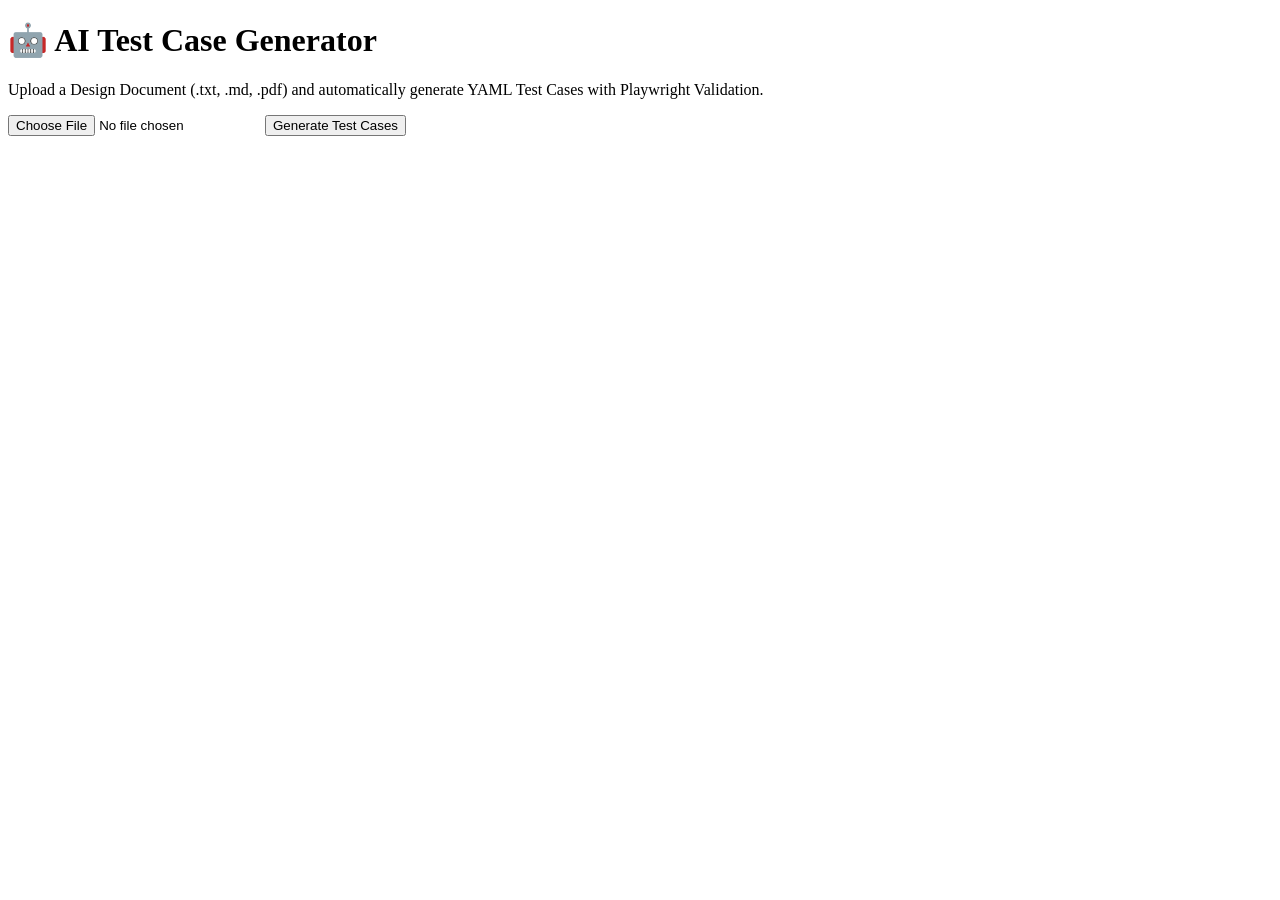
==== app/templates/index.html @ 403808cc "feat: /agents/run endpoint, agent pipeline wired into /upload route" ====
<!DOCTYPE html>
<html>

<head>
    <title>AI Test Case Generator</title>
    <link rel="stylesheet" href="/static/style.css">
</head>

<body>

<div class="container">

    <div class="hero">

        <h1>🤖 AI Test Case Generator</h1>

        <p>
            Upload a Design Document (.txt, .md, .pdf)
            and automatically generate YAML Test Cases
            with Playwright Validation.
        </p>

    </div>

    <div class="upload-card">

        <form action="/upload"
              method="post"
              enctype="multipart/form-data">

            <input
                type="file"
                name="file"
                required
            >

            <button type="submit">
                Generate Test Cases
            </button>

        </form>

    </div>

</div>

</body>
</html>
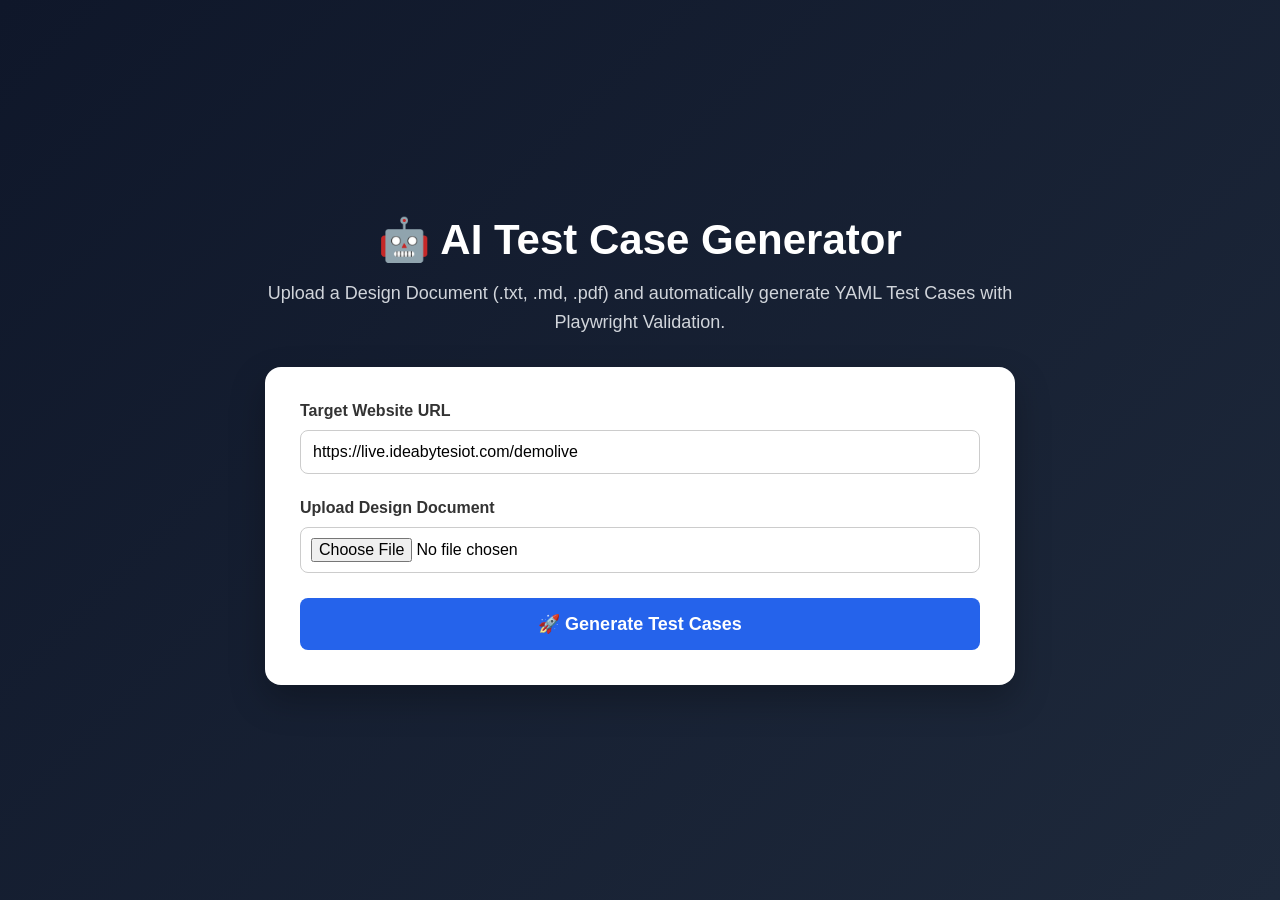
==== commit af8aef0b: "Integrate live website scraping into upload workflow" ====
--- a/app/templates/index.html
+++ b/app/templates/index.html
@@ -1,48 +1,174 @@
 <!DOCTYPE html>
-<html>
+<html lang="en">
 
 <head>
+    <meta charset="UTF-8">
+    <meta name="viewport" content="width=device-width, initial-scale=1.0">
     <title>AI Test Case Generator</title>
-    <link rel="stylesheet" href="/static/style.css">
+
+    <style>
+        * {
+            margin: 0;
+            padding: 0;
+            box-sizing: border-box;
+            font-family: "Segoe UI", Tahoma, Geneva, Verdana, sans-serif;
+        }
+
+        body {
+            background: linear-gradient(135deg, #0f172a, #1e293b);
+            min-height: 100vh;
+            display: flex;
+            justify-content: center;
+            align-items: center;
+            padding: 30px;
+        }
+
+        .container {
+            width: 100%;
+            max-width: 750px;
+        }
+
+        .hero {
+            text-align: center;
+            color: white;
+            margin-bottom: 30px;
+        }
+
+        .hero h1 {
+            font-size: 42px;
+            margin-bottom: 15px;
+        }
+
+        .hero p {
+            font-size: 18px;
+            color: #d1d5db;
+            line-height: 1.6;
+        }
+
+        .upload-card {
+            background: white;
+            padding: 35px;
+            border-radius: 16px;
+            box-shadow: 0 15px 35px rgba(0, 0, 0, 0.25);
+        }
+
+        .form-group {
+            margin-bottom: 25px;
+        }
+
+        .form-group label {
+            display: block;
+            font-weight: 600;
+            margin-bottom: 10px;
+            color: #333;
+        }
+
+        .form-group input[type="url"],
+        .form-group input[type="file"] {
+            width: 100%;
+            padding: 12px;
+            border: 1px solid #ccc;
+            border-radius: 8px;
+            font-size: 16px;
+        }
+
+        .form-group input[type="file"] {
+            padding: 10px;
+        }
+
+        button {
+            width: 100%;
+            padding: 15px;
+            background: #2563eb;
+            color: white;
+            border: none;
+            border-radius: 8px;
+            font-size: 18px;
+            font-weight: bold;
+            cursor: pointer;
+            transition: 0.3s;
+        }
+
+        button:hover {
+            background: #1d4ed8;
+            transform: translateY(-2px);
+        }
+
+        button:active {
+            transform: scale(0.98);
+        }
+
+        @media (max-width: 768px) {
+            .hero h1 {
+                font-size: 32px;
+            }
+
+            .hero p {
+                font-size: 16px;
+            }
+
+            .upload-card {
+                padding: 25px;
+            }
+        }
+    </style>
+
 </head>
 
 <body>
 
-<div class="container">
+    <div class="container">
 
-    <div class="hero">
+        <div class="hero">
+            <h1>🤖 AI Test Case Generator</h1>
 
-        <h1>🤖 AI Test Case Generator</h1>
+            <p>
+                Upload a Design Document (.txt, .md, .pdf) and automatically
+                generate YAML Test Cases with Playwright Validation.
+            </p>
+        </div>
 
-        <p>
-            Upload a Design Document (.txt, .md, .pdf)
-            and automatically generate YAML Test Cases
-            with Playwright Validation.
-        </p>
+        <div class="upload-card">
+
+            <form action="/upload" method="POST" enctype="multipart/form-data">
+
+                <div class="form-group">
+                    <label for="target_url">
+                        Target Website URL
+                    </label>
+
+                    <input
+                        type="url"
+                        id="target_url"
+                        name="target_url"
+                        placeholder="https://live.ideabytesiot.com/demolive"
+                        value="https://live.ideabytesiot.com/demolive"
+                        required>
+                </div>
+
+                <div class="form-group">
+                    <label for="file">
+                        Upload Design Document
+                    </label>
+
+                    <input
+                        type="file"
+                        id="file"
+                        name="file"
+                        accept=".txt,.md,.pdf"
+                        required>
+                </div>
+
+                <button type="submit">
+                    🚀 Generate Test Cases
+                </button>
+
+            </form>
+
+        </div>
 
     </div>
 
-    <div class="upload-card">
+</body>
 
-        <form action="/upload"
-              method="post"
-              enctype="multipart/form-data">
-
-            <input
-                type="file"
-                name="file"
-                required
-            >
-
-            <button type="submit">
-                Generate Test Cases
-            </button>
-
-        </form>
-
-    </div>
-
-</div>
-
-</body>
 </html>
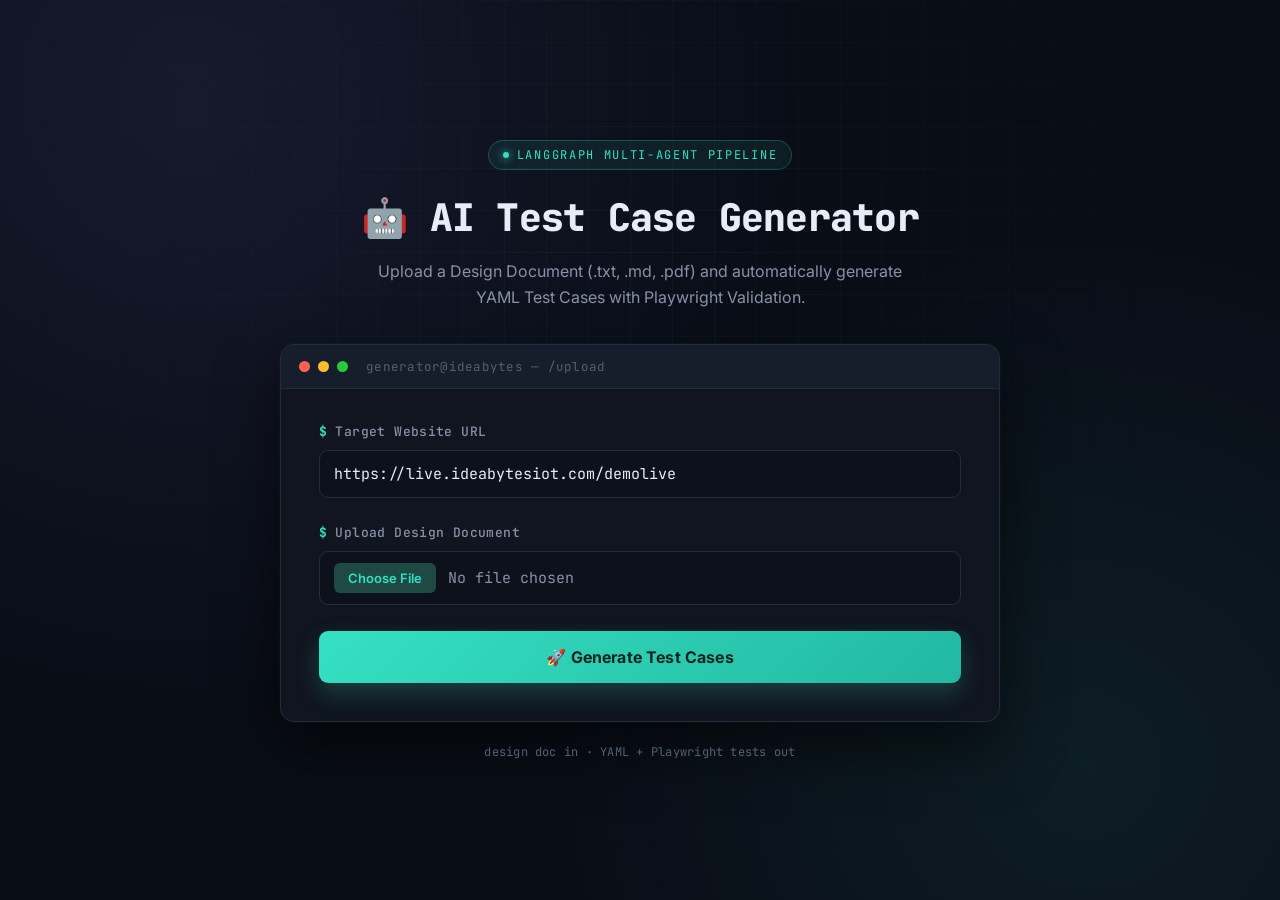
==== commit d5d5fef0: "update: betterment of index.html and results.html" ====
--- a/app/templates/index.html
+++ b/app/templates/index.html
@@ -1,174 +1,353 @@
 <!DOCTYPE html>
 <html lang="en">
-
+ 
 <head>
     <meta charset="UTF-8">
     <meta name="viewport" content="width=device-width, initial-scale=1.0">
     <title>AI Test Case Generator</title>
-
+ 
+    <link rel="preconnect" href="https://fonts.googleapis.com">
+    <link rel="preconnect" href="https://fonts.gstatic.com" crossorigin>
+    <link href="https://fonts.googleapis.com/css2?family=JetBrains+Mono:wght@400;500;600;700;800&family=Inter:wght@400;500;600;700&display=swap" rel="stylesheet">
+ 
     <style>
+        :root {
+            --bg-deep: #090d16;
+            --bg-panel: #10151f;
+            --bg-panel-raised: #161d2b;
+            --border: #232c3f;
+            --border-soft: #1b2230;
+            --text-primary: #e7ecf6;
+            --text-muted: #8791a8;
+            --text-faint: #545f76;
+            --accent-teal: #35e0c2;
+            --accent-teal-dim: #1f4a44;
+            --accent-amber: #f5b942;
+            --accent-red: #ff6b6b;
+            --accent-violet: #8f8bf7;
+            --mono: 'JetBrains Mono', 'SFMono-Regular', Consolas, monospace;
+            --sans: 'Inter', -apple-system, 'Segoe UI', sans-serif;
+        }
+ 
         * {
             margin: 0;
             padding: 0;
             box-sizing: border-box;
-            font-family: "Segoe UI", Tahoma, Geneva, Verdana, sans-serif;
-        }
-
+        }
+ 
+        html, body {
+            height: 100%;
+        }
+ 
         body {
-            background: linear-gradient(135deg, #0f172a, #1e293b);
+            font-family: var(--sans);
+            background:
+                radial-gradient(circle at 15% 10%, rgba(143, 139, 247, 0.10), transparent 45%),
+                radial-gradient(circle at 85% 85%, rgba(53, 224, 194, 0.08), transparent 40%),
+                var(--bg-deep);
             min-height: 100vh;
             display: flex;
             justify-content: center;
             align-items: center;
-            padding: 30px;
-        }
-
+            padding: 40px 24px;
+            color: var(--text-primary);
+            position: relative;
+            overflow-x: hidden;
+        }
+ 
+        /* faint circuit-trace backdrop */
+        body::before {
+            content: "";
+            position: fixed;
+            inset: 0;
+            pointer-events: none;
+            background-image:
+                linear-gradient(rgba(53, 224, 194, 0.05) 1px, transparent 1px),
+                linear-gradient(90deg, rgba(53, 224, 194, 0.05) 1px, transparent 1px);
+            background-size: 42px 42px;
+            mask-image: radial-gradient(circle at 50% 30%, black, transparent 70%);
+            -webkit-mask-image: radial-gradient(circle at 50% 30%, black, transparent 70%);
+            z-index: 0;
+        }
+ 
         .container {
             width: 100%;
-            max-width: 750px;
-        }
-
+            max-width: 720px;
+            position: relative;
+            z-index: 1;
+        }
+ 
         .hero {
             text-align: center;
-            color: white;
-            margin-bottom: 30px;
-        }
-
+            margin-bottom: 34px;
+        }
+ 
+        .hero .eyebrow {
+            display: inline-flex;
+            align-items: center;
+            gap: 8px;
+            font-family: var(--mono);
+            font-size: 12px;
+            letter-spacing: 0.14em;
+            text-transform: uppercase;
+            color: var(--accent-teal);
+            background: rgba(53, 224, 194, 0.08);
+            border: 1px solid rgba(53, 224, 194, 0.25);
+            padding: 6px 14px;
+            border-radius: 999px;
+            margin-bottom: 22px;
+        }
+ 
+        .hero .eyebrow .dot {
+            width: 6px;
+            height: 6px;
+            border-radius: 50%;
+            background: var(--accent-teal);
+            box-shadow: 0 0 8px var(--accent-teal);
+        }
+ 
         .hero h1 {
-            font-size: 42px;
-            margin-bottom: 15px;
-        }
-
+            font-family: var(--mono);
+            font-weight: 800;
+            font-size: 38px;
+            letter-spacing: -0.02em;
+            margin-bottom: 16px;
+            color: var(--text-primary);
+        }
+ 
         .hero p {
-            font-size: 18px;
-            color: #d1d5db;
-            line-height: 1.6;
-        }
-
+            font-size: 16px;
+            color: var(--text-muted);
+            line-height: 1.65;
+            max-width: 540px;
+            margin: 0 auto;
+        }
+ 
+        /* terminal window chrome around the card */
+        .terminal {
+            border-radius: 14px;
+            background: var(--bg-panel);
+            border: 1px solid var(--border);
+            box-shadow:
+                0 24px 60px rgba(0, 0, 0, 0.55),
+                0 0 0 1px rgba(53, 224, 194, 0.04);
+            overflow: hidden;
+        }
+ 
+        .terminal-titlebar {
+            display: flex;
+            align-items: center;
+            gap: 8px;
+            padding: 13px 18px;
+            background: var(--bg-panel-raised);
+            border-bottom: 1px solid var(--border);
+        }
+ 
+        .terminal-titlebar .tl-dot {
+            width: 11px;
+            height: 11px;
+            border-radius: 50%;
+        }
+ 
+        .tl-dot.red { background: #ff5f56; }
+        .tl-dot.amber { background: #ffbd2e; }
+        .tl-dot.green { background: #27c93f; }
+ 
+        .terminal-titlebar .tl-label {
+            margin-left: 10px;
+            font-family: var(--mono);
+            font-size: 12.5px;
+            color: var(--text-faint);
+            letter-spacing: 0.02em;
+        }
+ 
         .upload-card {
-            background: white;
-            padding: 35px;
-            border-radius: 16px;
-            box-shadow: 0 15px 35px rgba(0, 0, 0, 0.25);
-        }
-
+            padding: 34px 38px 38px;
+        }
+ 
         .form-group {
-            margin-bottom: 25px;
-        }
-
+            margin-bottom: 26px;
+        }
+ 
         .form-group label {
-            display: block;
-            font-weight: 600;
+            display: flex;
+            align-items: center;
+            gap: 8px;
+            font-family: var(--mono);
+            font-weight: 500;
+            font-size: 13px;
+            letter-spacing: 0.03em;
             margin-bottom: 10px;
-            color: #333;
-        }
-
+            color: var(--text-muted);
+        }
+ 
+        .form-group label::before {
+            content: "$";
+            color: var(--accent-teal);
+            font-weight: 700;
+        }
+ 
         .form-group input[type="url"],
         .form-group input[type="file"] {
             width: 100%;
-            padding: 12px;
-            border: 1px solid #ccc;
-            border-radius: 8px;
-            font-size: 16px;
-        }
-
+            padding: 13px 14px;
+            background: #0c111c;
+            border: 1px solid var(--border);
+            border-radius: 9px;
+            font-size: 15px;
+            font-family: var(--mono);
+            color: var(--text-primary);
+            transition: border-color 0.2s ease, box-shadow 0.2s ease;
+        }
+ 
+        .form-group input[type="url"]::placeholder {
+            color: var(--text-faint);
+        }
+ 
+        .form-group input[type="url"]:focus,
+        .form-group input[type="file"]:focus {
+            outline: none;
+            border-color: var(--accent-teal);
+            box-shadow: 0 0 0 3px rgba(53, 224, 194, 0.15);
+        }
+ 
         .form-group input[type="file"] {
-            padding: 10px;
-        }
-
+            padding: 11px 14px;
+            color: var(--text-muted);
+        }
+ 
+        .form-group input[type="file"]::file-selector-button {
+            font-family: var(--sans);
+            font-weight: 600;
+            font-size: 13px;
+            padding: 7px 14px;
+            margin-right: 12px;
+            border: none;
+            border-radius: 6px;
+            background: var(--accent-teal-dim);
+            color: var(--accent-teal);
+            cursor: pointer;
+        }
+ 
         button {
             width: 100%;
-            padding: 15px;
-            background: #2563eb;
-            color: white;
+            padding: 16px;
+            background: linear-gradient(135deg, var(--accent-teal), #22b8a2);
+            color: #05231f;
             border: none;
-            border-radius: 8px;
-            font-size: 18px;
-            font-weight: bold;
+            border-radius: 9px;
+            font-family: var(--sans);
+            font-size: 16px;
+            font-weight: 700;
+            letter-spacing: 0.01em;
             cursor: pointer;
-            transition: 0.3s;
-        }
-
+            transition: transform 0.15s ease, box-shadow 0.2s ease;
+            box-shadow: 0 10px 24px rgba(53, 224, 194, 0.22);
+        }
+ 
         button:hover {
-            background: #1d4ed8;
             transform: translateY(-2px);
-        }
-
+            box-shadow: 0 14px 30px rgba(53, 224, 194, 0.32);
+        }
+ 
         button:active {
             transform: scale(0.98);
         }
-
+ 
+        .footnote {
+            text-align: center;
+            font-family: var(--mono);
+            font-size: 12px;
+            color: var(--text-faint);
+            margin-top: 22px;
+            letter-spacing: 0.02em;
+        }
+ 
         @media (max-width: 768px) {
             .hero h1 {
-                font-size: 32px;
+                font-size: 28px;
             }
-
+ 
             .hero p {
-                font-size: 16px;
+                font-size: 15px;
             }
-
+ 
             .upload-card {
-                padding: 25px;
+                padding: 26px 22px 30px;
             }
         }
     </style>
-
+ 
 </head>
-
+ 
 <body>
-
+ 
     <div class="container">
-
+ 
         <div class="hero">
+            <span class="eyebrow"><span class="dot"></span>LangGraph multi-agent pipeline</span>
             <h1>🤖 AI Test Case Generator</h1>
-
+ 
             <p>
                 Upload a Design Document (.txt, .md, .pdf) and automatically
                 generate YAML Test Cases with Playwright Validation.
             </p>
         </div>
-
-        <div class="upload-card">
-
-            <form action="/upload" method="POST" enctype="multipart/form-data">
-
-                <div class="form-group">
-                    <label for="target_url">
-                        Target Website URL
-                    </label>
-
-                    <input
-                        type="url"
-                        id="target_url"
-                        name="target_url"
-                        placeholder="https://live.ideabytesiot.com/demolive"
-                        value="https://live.ideabytesiot.com/demolive"
-                        required>
-                </div>
-
-                <div class="form-group">
-                    <label for="file">
-                        Upload Design Document
-                    </label>
-
-                    <input
-                        type="file"
-                        id="file"
-                        name="file"
-                        accept=".txt,.md,.pdf"
-                        required>
-                </div>
-
-                <button type="submit">
-                    🚀 Generate Test Cases
-                </button>
-
-            </form>
-
+ 
+        <div class="terminal">
+ 
+            <div class="terminal-titlebar">
+                <span class="tl-dot red"></span>
+                <span class="tl-dot amber"></span>
+                <span class="tl-dot green"></span>
+                <span class="tl-label">generator@ideabytes — /upload</span>
+            </div>
+ 
+            <div class="upload-card">
+ 
+                <form action="/upload" method="POST" enctype="multipart/form-data">
+ 
+                    <div class="form-group">
+                        <label for="target_url">
+                            Target Website URL
+                        </label>
+ 
+                        <input
+                            type="url"
+                            id="target_url"
+                            name="target_url"
+                            placeholder="https://live.ideabytesiot.com/demolive"
+                            value="https://live.ideabytesiot.com/demolive"
+                            required>
+                    </div>
+ 
+                    <div class="form-group">
+                        <label for="file">
+                            Upload Design Document
+                        </label>
+ 
+                        <input
+                            type="file"
+                            id="file"
+                            name="file"
+                            accept=".txt,.md,.pdf"
+                            required>
+                    </div>
+ 
+                    <button type="submit">
+                        🚀 Generate Test Cases
+                    </button>
+ 
+                </form>
+ 
+            </div>
+ 
         </div>
-
+ 
+        <p class="footnote">design doc in · YAML + Playwright tests out</p>
+ 
     </div>
-
+ 
 </body>
-
+ 
 </html>
